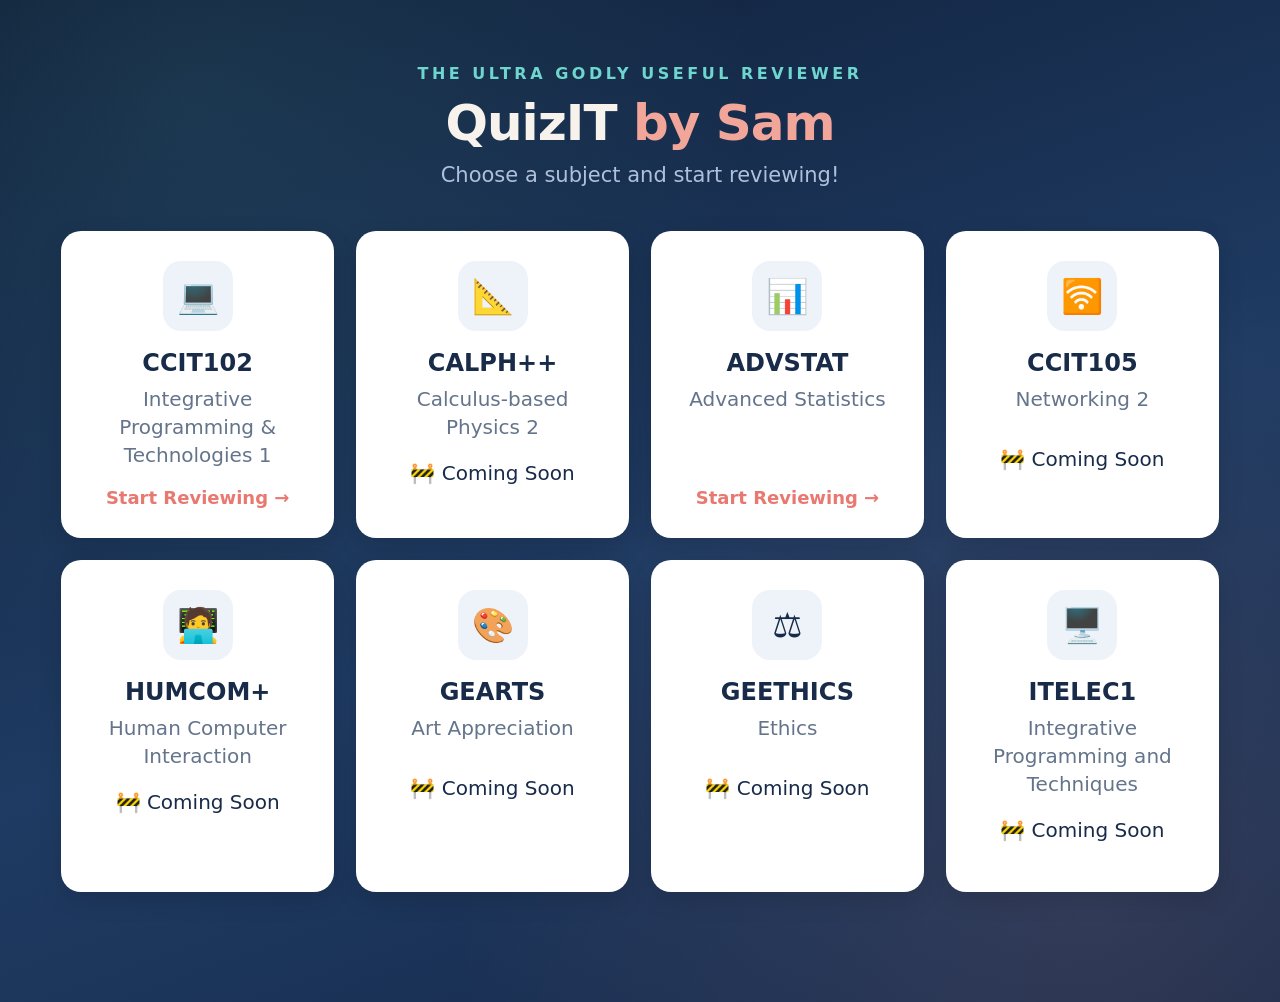
==== index.html @ baef6579 "Initial commit" ====
<!DOCTYPE html>
<html lang="en">
<head>
    <meta charset="UTF-8">
    <meta name="viewport" content="width=device-width, initial-scale=1.0">

    <title>QuizIT</title>

    <link rel="stylesheet" href="css/style.css">
</head>

<body>

<div id="app">

    <div class="hero">

        <div class="kicker">THE ULTRA GODLY USEFUL REVIEWER</div>

        <h1 class="title display">
            QuizIT <span>by Sam</span>
        </h1>

        <p class="subtitle">
            Choose a subject and start reviewing!
        </p>

        <div class="subjects-grid">

            <!-- CCIT102 -->
            <a href="subjects/ccit102.html" class="subject-card">
                <div class="subject-icon">💻</div>
                <div class="subject-code">CCIT102</div>
                <div class="subject-name">Integrative Programming & Technologies 1</div>
                <span class="start-review">Start Reviewing →</span>
            </a>

            <!-- CALPH++ -->
            <a href="subjects/calphy.html" class="subject-card">
                <div class="subject-icon">📐</div>
                <div class="subject-code">CALPH++</div>
                <div class="subject-name">Calculus-based Physics 2</div>
                <p>🚧 Coming Soon</p>
            </a>

            <!-- ADVSTAT -->
            <a href="subjects/advstat.html" class="subject-card">
                <div class="subject-icon">📊</div>
                <div class="subject-code">ADVSTAT</div>
                <div class="subject-name">Advanced Statistics</div>
                <span class="start-review">Start Reviewing →</span>
            </a>

            <!-- CCIT105 -->
            <a href="subjects/ccit105.html" class="subject-card">
                <div class="subject-icon">🛜</div>
                <div class="subject-code">CCIT105</div>
                <div class="subject-name">Networking 2</div>
                <p>🚧 Coming Soon</p>
            </a>

            <!-- HUMCOM+ -->
            <a href="subjects/humcom.html" class="subject-card">
                <div class="subject-icon">🧑‍💻</div>
                <div class="subject-code">HUMCOM+</div>
                <div class="subject-name">Human Computer Interaction</div>
                <p>🚧 Coming Soon</p>
            </a>

            <!-- GEARTS -->
            <a href="subjects/gearts.html" class="subject-card">
                <div class="subject-icon">🎨</div>
                <div class="subject-code">GEARTS</div>
                <div class="subject-name">Art Appreciation</div>
                <p>🚧 Coming Soon</p>
            </a>

             <!-- GEETHICS -->
            <a href="subjects/geethics.html" class="subject-card">
                <div class="subject-icon">⚖️</div>
                <div class="subject-code">GEETHICS</div>
                <div class="subject-name">Ethics</div>
                <p>🚧 Coming Soon</p>
            </a>
            
            <!-- ITELEC1 -->
            <a href="subjects/itelec1.html" class="subject-card">
                <div class="subject-icon">🖥️</div>
                <div class="subject-code">ITELEC1</div>
                <div class="subject-name">Integrative Programming and Techniques</div>
                <p>🚧 Coming Soon</p>
            </a>

        </div>

    </div>

</div>

</body>
</html>
---- css/style.css ----
/* =========================================
   QUIZIT — SHARED STYLE
   Connect & Conquer Reviewer
   ========================================= */

:root {
    --navy-deep: #0F1F38;
    --navy: #1F3B63;
    --navy-panel: #26456F;
    --navy-panel-2: #2C4E7A;

    --coral: #F2A69A;
    --coral-dark: #D9806F;

    --teal: #6FD6CF;
    --teal-dark: #38A79E;

    --wrong: #E8607A;

    --cream: #F7F3EC;
    --muted: #AFC0DA;
    --gold: #F4C15E;

    --radius: 18px;

    font-size: 20px;
}


/* =========================================
   RESET
   ========================================= */

* {
    box-sizing: border-box;
}

html,
body {
    margin: 0;
    padding: 0;

    width: 100%;
    min-height: 100%;

    background:
        radial-gradient(
            circle at 15% 10%,
            rgba(111, 214, 207, 0.10),
            transparent 40%
        ),

        radial-gradient(
            circle at 85% 90%,
            rgba(242, 166, 154, 0.12),
            transparent 45%
        ),

        linear-gradient(
            160deg,
            var(--navy-deep) 0%,
            var(--navy) 55%,
            #16294a 100%
        );

    color: var(--cream);

    font-family:
        'Segoe UI',
        'Trebuchet MS',
        system-ui,
        -apple-system,
        sans-serif;

    overflow-x: hidden;
}


button,
a {
    font-family: inherit;
}


.display {
    font-family:
        'Arial Black',
        'Segoe UI Black',
        system-ui,
        sans-serif;

    letter-spacing: -0.02em;
}


/* =========================================
   MAIN APP
   ========================================= */

#app {
    width: 100%;
    max-width: none;

    min-height: 100vh;
    min-height: 100dvh;

    margin: 0;
    padding: 28px 4vw 60px;

    box-sizing: border-box;
}


/* =========================================
   HERO
   ========================================= */

.hero {
    text-align: center;

    padding:
        36px
        10px
        10px;
}


.kicker {
    font-size: 0.8rem;

    letter-spacing: 0.22em;

    text-transform: uppercase;

    color: var(--teal);

    font-weight: 700;

    margin-bottom: 14px;
}


.title {
    font-size: 2.5rem;

    line-height: 1.05;

    margin:
        0
        0
        10px;

    color: var(--cream);
}


.title span {
    color: var(--coral);
}


.subtitle {
    color: var(--muted);

    font-size: 1.05rem;

    max-width: 520px;

    margin:
        0
        auto
        30px;

    line-height: 1.5;
}


/* =========================================
   START CARD
   ========================================= */

.start-card {
    max-width: 560px;

    margin:
        30px
        auto;

    padding: 35px 28px;

    background: var(--navy-panel);

    border:
        1px solid
        rgba(255, 255, 255, 0.10);

    border-radius: var(--radius);

    box-shadow:
        0 15px 40px
        rgba(0, 0, 0, 0.20);
}


.start-icon {
    width: 75px;
    height: 75px;

    margin:
        0
        auto
        18px;

    border-radius: 20px;

    background: var(--navy-panel-2);

    display: flex;

    align-items: center;
    justify-content: center;

    font-size: 2.4rem;
}


.start-card h2 {
    margin:
        0
        0
        10px;

    font-size: 1.6rem;
}


.start-card p {
    color: var(--muted);

    line-height: 1.5;

    margin:
        0
        0
        25px;
}


/* =========================================
   BUTTONS
   ========================================= */

.btn {
    border: none;

    cursor: pointer;

    font-family: inherit;

    font-weight: 800;

    border-radius: 14px;

    transition:
        transform 0.12s ease,
        box-shadow 0.12s ease,
        background 0.2s ease;

    text-decoration: none;

    display: inline-block;
}


.btn:active {
    transform: scale(0.97);
}


.btn-primary {
    background:
        linear-gradient(
            135deg,
            var(--coral),
            var(--coral-dark)
        );

    color: #2A1712;

    padding:
        16px
        40px;

    font-size: 1.05rem;

    box-shadow:
        0 8px 22px
        rgba(217, 128, 111, 0.35);

    margin:
        0
        auto;
}


.btn-primary:hover {
    box-shadow:
        0 10px 26px
        rgba(217, 128, 111, 0.5);

    transform: translateY(-2px);
}


.btn-ghost {
    background: transparent;

    color: var(--muted);

    border:
        1px solid
        rgba(255, 255, 255, 0.18);

    padding:
        10px
        22px;

    font-size: 0.9rem;

    margin-top: 12px;
}


.btn-ghost:hover {
    color: var(--cream);

    border-color: var(--teal);
}


/* =========================================
   QUIZ TOP
   ========================================= */

.quiz-container {
    width: 100%;
}


.quiz-top {
    display: flex;

    justify-content: space-between;

    align-items: center;

    margin-bottom: 15px;
}


.back-link {
    color: var(--muted);

    text-decoration: none;

    font-size: 0.85rem;
}


.back-link:hover {
    color: var(--teal);
}


.subject-label {
    color: var(--teal);

    font-weight: 800;

    letter-spacing: 0.08em;
}


/* =========================================
   TIMER
   ========================================= */

.timer {
    min-width: 52px;

    padding:
        8px
        12px;

    text-align: center;

    border-radius: 999px;

    background:
        rgba(255, 255, 255, 0.08);

    border:
        1px solid
        rgba(255, 255, 255, 0.14);

    color: var(--cream);

    font-weight: 800;
}


/* =========================================
   PROGRESS BAR
   ========================================= */

.progress {
    height: 8px;

    width: 100%;

    background:
        rgba(255, 255, 255, 0.12);

    border-radius: 999px;

    overflow: hidden;

    margin-bottom: 20px;
}


.progress-fill {
    height: 100%;

    width: 0%;

    background:
        linear-gradient(
            90deg,
            var(--teal),
            var(--coral)
        );

    transition:
        width 0.4s ease;
}


/* =========================================
   QUESTION INFO
   ========================================= */

.question-info {
    display: flex;

    justify-content: space-between;

    align-items: center;

    gap: 10px;

    margin-bottom: 15px;

    flex-wrap: wrap;

    color: var(--muted);

    font-size: 0.85rem;
}


#scoreDisplay {
    color: var(--gold);

    font-weight: 800;
}


#streakDisplay {
    color: var(--coral);

    font-weight: 800;
}


/* =========================================
   TOPIC PILL
   ========================================= */

.pill {
    display: inline-flex;

    align-items: center;

    gap: 6px;

    background:
        rgba(255, 255, 255, 0.08);

    border:
        1px solid
        rgba(255, 255, 255, 0.14);

    padding:
        6px
        14px;

    border-radius: 999px;

    font-size: 0.85rem;

    font-weight: 600;

    color: var(--muted);
}


/* =========================================
   QUESTION
   ========================================= */

.question {
    background: var(--navy-panel);

    border:
        1px solid
        rgba(255, 255, 255, 0.10);

    border-radius: var(--radius);

    padding:
        26px;

    font-size: 1.3rem;

    font-weight: 700;

    line-height: 1.4;

    text-align: center;

    margin:
        15px
        0
        22px;

    min-height: 120px;

    display: flex;

    align-items: center;
    justify-content: center;
}


/* =========================================
   ANSWERS
   ========================================= */

.answers {
    display: grid;

    grid-template-columns:
        1fr
        1fr;

    gap: 14px;
}


.answer {
    display: flex;

    align-items: center;

    gap: 12px;

    padding:
        16px;

    border-radius: 16px;

    border: none;

    cursor: pointer;

    font-family: inherit;

    font-size: 1rem;

    font-weight: 700;

    text-align: left;

    color: #1C1006;

    transition:
        transform 0.12s ease,
        filter 0.12s ease,
        opacity 0.3s ease;

    min-height: 70px;
}


.answer:hover {
    filter: brightness(1.08);

    transform: translateY(-2px);
}


.answer:disabled {
    cursor: default;
}


.a-shape {
    width: 30px;

    height: 30px;

    flex-shrink: 0;

    display: flex;

    align-items: center;

    justify-content: center;

    border-radius: 8px;
}


.answer:nth-child(1) {
    background: #F2A69A;
}


.answer:nth-child(2) {
    background: #6FD6CF;
}


.answer:nth-child(3) {
    background: #F4C15E;
}


.answer:nth-child(4) {
    background: #B79CF2;
}


/* =========================================
   ANSWER STATES
   ========================================= */

.answer.correct-answer {
    background:
        #4CD98A !important;

    color: #083019;

    box-shadow:
        0 0 0 3px
        rgba(76, 217, 138, 0.5);
}


.answer.wrong-answer {
    background:
        var(--wrong) !important;

    color: #3A0812;

    box-shadow:
        0 0 0 3px
        rgba(232, 96, 122, 0.5);

    animation:
        shake 0.4s ease;
}


.answer.dim {
    opacity: 0.35;
}


@keyframes shake {

    0%,
    100% {
        transform: translateX(0);
    }

    20% {
        transform: translateX(-6px);
    }

    40% {
        transform: translateX(6px);
    }

    60% {
        transform: translateX(-4px);
    }

    80% {
        transform: translateX(4px);
    }
}


/* =========================================
   FEEDBACK
   ========================================= */

.feedback-banner {
    margin-top: 18px;

    text-align: center;

    font-weight: 800;

    font-size: 1.05rem;

    padding: 14px;

    border-radius: 14px;

    animation:
        pop 0.3s ease;
}


@keyframes pop {

    from {
        transform: scale(0.9);

        opacity: 0;
    }

    to {
        transform: scale(1);

        opacity: 1;
    }
}


.feedback-banner.good {
    background:
        rgba(76, 217, 138, 0.16);

    color: #8FF0B8;

    border:
        1px solid
        rgba(76, 217, 138, 0.4);
}


.feedback-banner.bad {
    background:
        rgba(232, 96, 122, 0.16);

    color: #FFB3C1;

    border:
        1px solid
        rgba(232, 96, 122, 0.4);
}


/* =========================================
   EXPLANATION
   ========================================= */

#explanation {
    margin-top: 12px;

    text-align: center;

    color: var(--muted);

    font-size: 0.92rem;

    line-height: 1.5;

    padding:
        0
        15px;
}


/* =========================================
   NEXT BUTTON
   ========================================= */

#nextBtn {
    margin-top: 20px;
}


/* =========================================
   RESULTS
   ========================================= */

.result-card {
    max-width: 620px;

    margin:
        25px
        auto;

    padding: 35px 25px;

    background: var(--navy-panel);

    border:
        1px solid
        rgba(255, 255, 255, 0.10);

    border-radius: var(--radius);

    box-shadow:
        0 15px 40px
        rgba(0, 0, 0, 0.20);
}


.result-icon {
    font-size: 4rem;

    margin-bottom: 10px;
}


.result-card h2 {
    margin:
        0
        0
        15px;
}


.final-score {
    font-size: 3.2rem;

    font-weight: 900;

    margin:
        6px
        0
        2px;

    color: var(--cream);
}


.final-score small {
    font-size: 1rem;

    color: var(--muted);
}


.result-stats {
    display: flex;

    justify-content: center;

    gap: 14px;

    flex-wrap: wrap;

    margin:
        25px
        0
        30px;
}


.result-stats > div {
    background: var(--navy-panel-2);

    border:
        1px solid
        rgba(255, 255, 255, 0.10);

    border-radius: 14px;

    padding:
        14px
        22px;

    min-width: 110px;
}


.result-stats strong {
    display: block;

    font-size: 1.5rem;

    color: var(--teal);
}


.result-stats span {
    display: block;

    font-size: 0.75rem;

    color: var(--muted);

    text-transform: uppercase;

    letter-spacing: 0.08em;

    margin-top: 4px;
}


/* =========================================
   RESPONSIVE
   ========================================= */

@media (max-width: 700px) {

    .title {
        font-size: 2rem;
    }

    .question {
        font-size: 1.1rem;

        padding: 20px;
    }

    .answers {
        grid-template-columns: 1fr;
    }

    .start-card {
        padding:
            28px
            18px;
    }

}


@media (max-width: 480px) {

    #app {
        padding:
            14px
            12px
            40px;
    }

    .hero {
        padding-top: 25px;
    }

    .title {
        font-size: 1.8rem;
    }

    .subtitle {
        font-size: 0.95rem;
    }

    .question-info {
        font-size: 0.75rem;
    }

    .answer {
        font-size: 0.9rem;

        padding: 13px;
    }

}


/* =========================================
   SCROLLBAR
   ========================================= */

::-webkit-scrollbar {
    width: 8px;
}


::-webkit-scrollbar-thumb {
    background:
        rgba(255, 255, 255, 0.2);

    border-radius: 8px;
}


/* =========================================
   SUBJECT CARDS
   ========================================= */

.subjects-grid {
    width: 100%;
    max-width: 1200px;

    margin: 40px auto;

    display: grid;

    grid-template-columns:
        repeat(4, minmax(0, 1fr));

    gap: 22px;
}


/* Individual Card */

.subject-card {
    display: flex;
    flex-direction: column;
    align-items: center;
    justify-content: flex-start;

    min-height: 220px;
    padding: 28px 20px;

    background: #ffffff;
    border-radius: 20px;

    text-decoration: none;
    color: #182b49;

    border: 2px solid rgba(255, 255, 255, 0.8);

    box-shadow: 0 8px 25px rgba(0, 0, 0, 0.12);

    transition:
        transform 0.25s ease,
        box-shadow 0.25s ease,
        border-color 0.25s ease;
}


/* Hover */

.subject-card:hover {
    transform: translateY(-8px);

    box-shadow:
        0 15px 35px rgba(0, 0, 0, 0.20);

    border-color: #ff9f91;
}


/* Icon */

.subject-icon {
    width: 70px;
    height: 70px;

    display: flex;
    align-items: center;
    justify-content: center;

    font-size: 34px;

    background: #eef3fa;
    border-radius: 18px;

    margin-bottom: 18px;

    transition: transform 0.25s ease;
}


.subject-card:hover .subject-icon {
    transform: scale(1.1) rotate(-3deg);
}


/* Subject Code */

.subject-code {
    font-size: 24px;
    font-weight: 800;

    color: #182b49;

    margin-bottom: 8px;
}


/* Subject Name */

.subject-name {
    font-size: 20px;
    line-height: 1.4;

    text-align: center;

    color: #64748b;

    min-height: 42px;
}


/* Start Reviewing */

.start-review {
    margin-top: auto;
    padding-top: 18px;

    font-size: 18px;
    font-weight: 700;

    color: #e97870;

    transition: color 0.2s ease;
}


.subject-card:hover .start-review {
    color: #d85d56;
}


/* =========================================
   RESPONSIVE
   ========================================= */

/* Tablet */

@media (max-width: 900px) {

    .subjects-grid {
        grid-template-columns: repeat(2, 1fr);
    }

}


/* Phone */

@media (max-width: 1000px) {

    .subjects-grid {
        grid-template-columns: repeat(2, 1fr);
    }

}

@media (max-width: 550px) {

    .subjects-grid {
        grid-template-columns: 1fr;
    }

}


/* =========================================================
   FULL-SCREEN START / HOMEPAGE
   ========================================================= */

#startScreen {
    width: 100%;
    min-height: calc(100vh - 88px);
    min-height: calc(100dvh - 88px);

    display: flex;
    align-items: center;
    justify-content: center;

    box-sizing: border-box;
}

#startScreen .hero {
    width: 100%;
    max-width: 1200px;

    margin: 0 auto;

    text-align: center;
}


/* =========================================================
   FULL-SCREEN RESULTS
   ========================================================= */

#resultScreen {
    width: 100%;
    min-height: calc(100vh - 88px);
    min-height: calc(100dvh - 88px);

    display: flex;
    align-items: center;
    justify-content: center;

    box-sizing: border-box;
}

#resultScreen .hero {
    width: 100%;
    max-width: 900px;

    margin: 0 auto;

    text-align: center;
}

#resultScreen .result-card {
    width: 100%;
    box-sizing: border-box;

    margin: 30px auto 0;
}

/* =========================================================
   QUESTION REVIEW
   ========================================================= */

.review-wrap {
    width: 100%;
    margin: 35px auto 30px;
}


/* Review heading */

.review-heading {
    color: var(--cream);

    font-size: 1.4rem;

    font-weight: 900;

    text-align: center;

    margin-bottom: 6px;
}


.review-subtitle {
    color: var(--muted);

    font-size: 0.9rem;

    text-align: center;

    margin:
        0
        0
        20px;
}


/* Review list */

.review-list {
    width: 100%;

    max-height: 600px;

    overflow-y: auto;

    padding:
        5px
        10px
        5px
        5px;

    text-align: left;
}


/* Individual question */

.review-item {
    background:
        var(--navy-panel);

    border-radius: 16px;

    padding: 18px 20px;

    margin-bottom: 12px;

    border:
        1px solid
        rgba(255,255,255,0.08);

    transition:
        transform 0.15s ease,
        border-color 0.15s ease;
}


.review-item:hover {
    transform: translateY(-2px);
}


/* Correct question */

.review-item.review-correct {
    border-left:
        5px solid
        #4CD98A;
}


/* Wrong question */

.review-item.review-wrong {
    border-left:
        5px solid
        var(--wrong);
}


/* Question number */

.review-number {
    color: var(--teal);

    font-size: 0.75rem;

    font-weight: 800;

    text-transform: uppercase;

    letter-spacing: 0.08em;

    margin-bottom: 7px;
}


/* Question text */

.review-item .rq {
    color: var(--cream);

    font-size: 1rem;

    font-weight: 700;

    line-height: 1.5;

    margin-bottom: 12px;
}


/* Correct / incorrect */

.review-status {
    font-size: 0.85rem;

    font-weight: 800;

    margin-bottom: 12px;
}


/* Answer rows */

.review-answer {
    color: var(--muted);

    font-size: 0.88rem;

    line-height: 1.5;

    margin-top: 7px;
}


.review-answer strong {
    color: var(--cream);
}


/* Correct answer */

.correct-text {
    color: #8FF0B8;

    font-weight: 800;
}


/* Student's wrong answer */

.wrong-answer-text {
    color: #FFB3C1;
}


/* Explanation */

.review-explanation {
    margin-top: 14px;

    padding:
        12px
        14px;

    background:
        rgba(111,214,207,0.08);

    border:
        1px solid
        rgba(111,214,207,0.18);

    border-radius: 12px;

    color: var(--muted);

    font-size: 0.88rem;

    line-height: 1.6;
}


.review-explanation strong {
    color: var(--teal);

    display: block;

    margin-bottom: 4px;
}


/* Correct confirmation */

.review-correct-note {
    color: #8FF0B8;

    font-size: 0.85rem;

    font-weight: 700;

    margin-top: 10px;
}


/* =========================================================
   REVIEW MOBILE
   ========================================================= */

@media (max-width: 600px) {

    .review-wrap {
        margin-top: 25px;
    }

    .review-list {
        max-height: 500px;

        padding-right: 3px;
    }

    .review-item {
        padding: 15px;
    }

    .review-item .rq {
        font-size: 0.92rem;
    }

}

/* =========================================================
   ANSWER EXPLANATION
   ========================================================= */

.feedback-title {
    font-size: 1.1rem;
    font-weight: 900;

    margin-bottom: 12px;
}


.answer-explanation {
    margin-top: 12px;

    padding: 15px 18px;

    background:
        rgba(255, 255, 255, 0.07);

    border-radius: 12px;

    text-align: left;

    font-size: 0.92rem;

    line-height: 1.6;
}


.answer-explanation strong {
    display: block;

    color: var(--teal);

    margin-bottom: 5px;
}


.answer-explanation p {
    margin:
        0 0 14px;

    color: var(--cream);
}


.answer-explanation p:last-child {
    margin-bottom: 0;
}


.correct-answer-text {
    color: #8FF0B8 !important;

    font-weight: 800;
}

/* =========================================================
   COMPLETE QUESTION REVIEW
   ========================================================= */

.review-wrap {
    width: 100%;

    margin:
        30px auto;
}


.review-heading {
    color: var(--cream);

    font-size: 1.4rem;

    font-weight: 900;

    text-align: center;

    margin-bottom: 5px;
}


.review-subtitle {
    color: var(--muted);

    text-align: center;

    margin-bottom: 20px;
}


.review-list {

    width: 100%;

    max-height: 650px;

    overflow-y: auto;

    text-align: left;

    padding-right: 8px;
}


.review-item {

    background:
        var(--navy-panel);

    border-radius: 15px;

    padding: 18px 20px;

    margin-bottom: 12px;

    border:
        1px solid
        rgba(255,255,255,0.08);
}


.review-correct {

    border-left:
        5px solid
        #4CD98A;
}


.review-wrong {

    border-left:
        5px solid
        var(--wrong);
}


.review-number {

    color: var(--teal);

    font-size: 0.75rem;

    font-weight: 800;

    text-transform: uppercase;

    margin-bottom: 7px;
}


.review-item .rq {

    color: var(--cream);

    font-weight: 700;

    line-height: 1.5;

    margin-bottom: 12px;
}


.review-status {

    font-weight: 800;

    margin-bottom: 10px;
}


.correct-status {

    color: #8FF0B8;
}


.wrong-status {

    color: #FFB3C1;
}


.review-answer {

    color: var(--muted);

    font-size: 0.9rem;

    margin-top: 7px;

    line-height: 1.5;
}


.review-answer strong {

    color: var(--cream);
}


.correct-text {

    color: #8FF0B8;

    font-weight: 800;
}


.your-answer {

    color: #FFB3C1;

    font-weight: 700;
}


.review-explanation {

    margin-top: 14px;

    padding: 13px 15px;

    background:
        rgba(111,214,207,0.08);

    border:
        1px solid
        rgba(111,214,207,0.18);

    border-radius: 12px;

    color: var(--muted);

    line-height: 1.6;
}


.review-explanation strong {

    display: block;

    color: var(--teal);

    margin-bottom: 5px;
}


.review-explanation p {

    margin: 0;
}
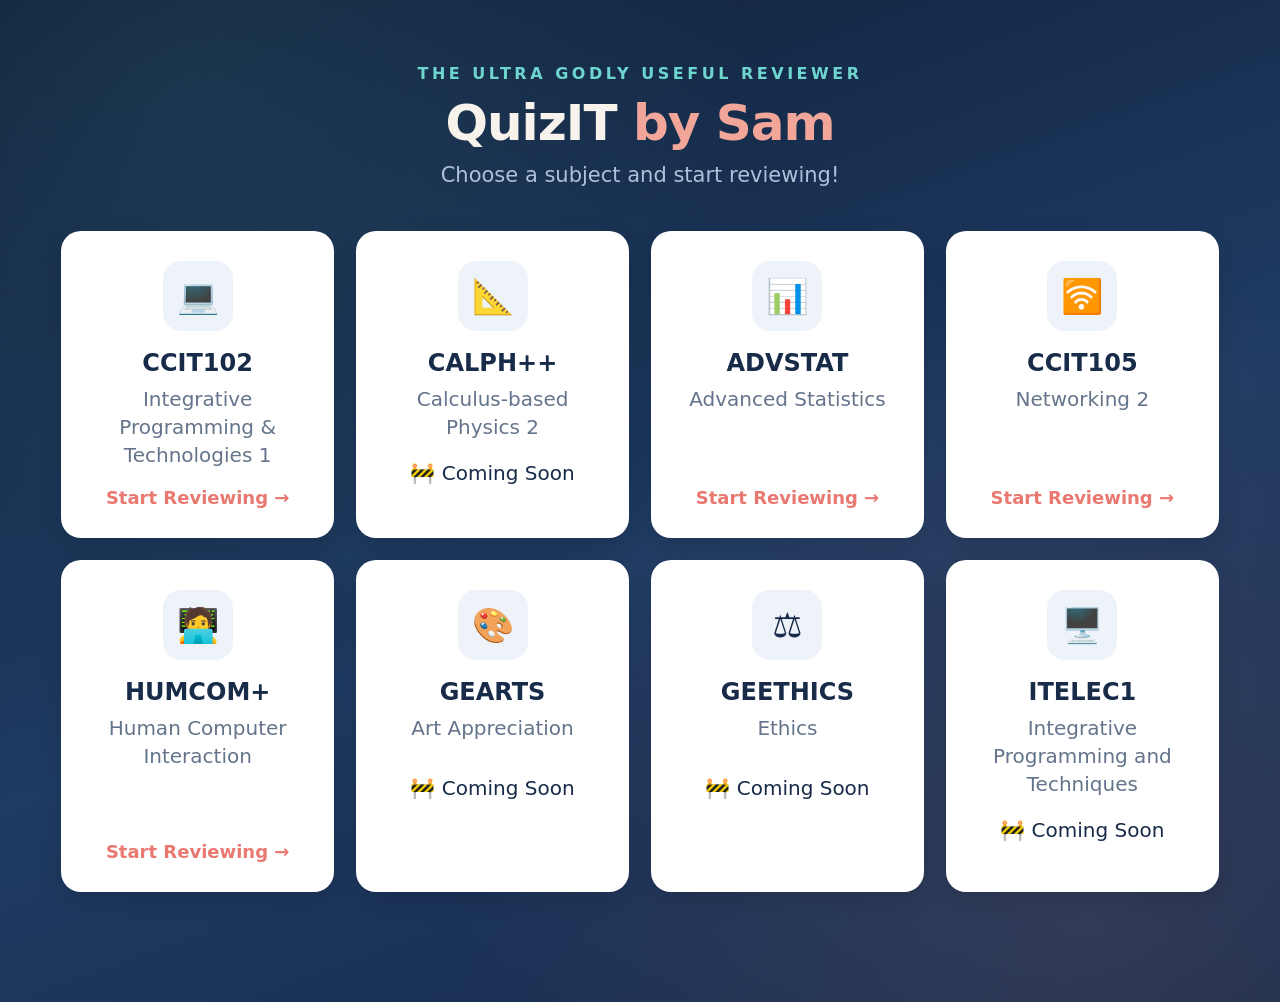
==== commit eb9cc2bb: "Added CCIT105 and HUMCOM+ prelim reviewer" ====
--- a/index.html
+++ b/index.html
@@ -56,7 +56,7 @@
                 <div class="subject-icon">🛜</div>
                 <div class="subject-code">CCIT105</div>
                 <div class="subject-name">Networking 2</div>
-                <p>🚧 Coming Soon</p>
+                <span class="start-review">Start Reviewing →</span>
             </a>
 
             <!-- HUMCOM+ -->
@@ -64,7 +64,7 @@
                 <div class="subject-icon">🧑‍💻</div>
                 <div class="subject-code">HUMCOM+</div>
                 <div class="subject-name">Human Computer Interaction</div>
-                <p>🚧 Coming Soon</p>
+                <span class="start-review">Start Reviewing →</span>
             </a>
 
             <!-- GEARTS -->
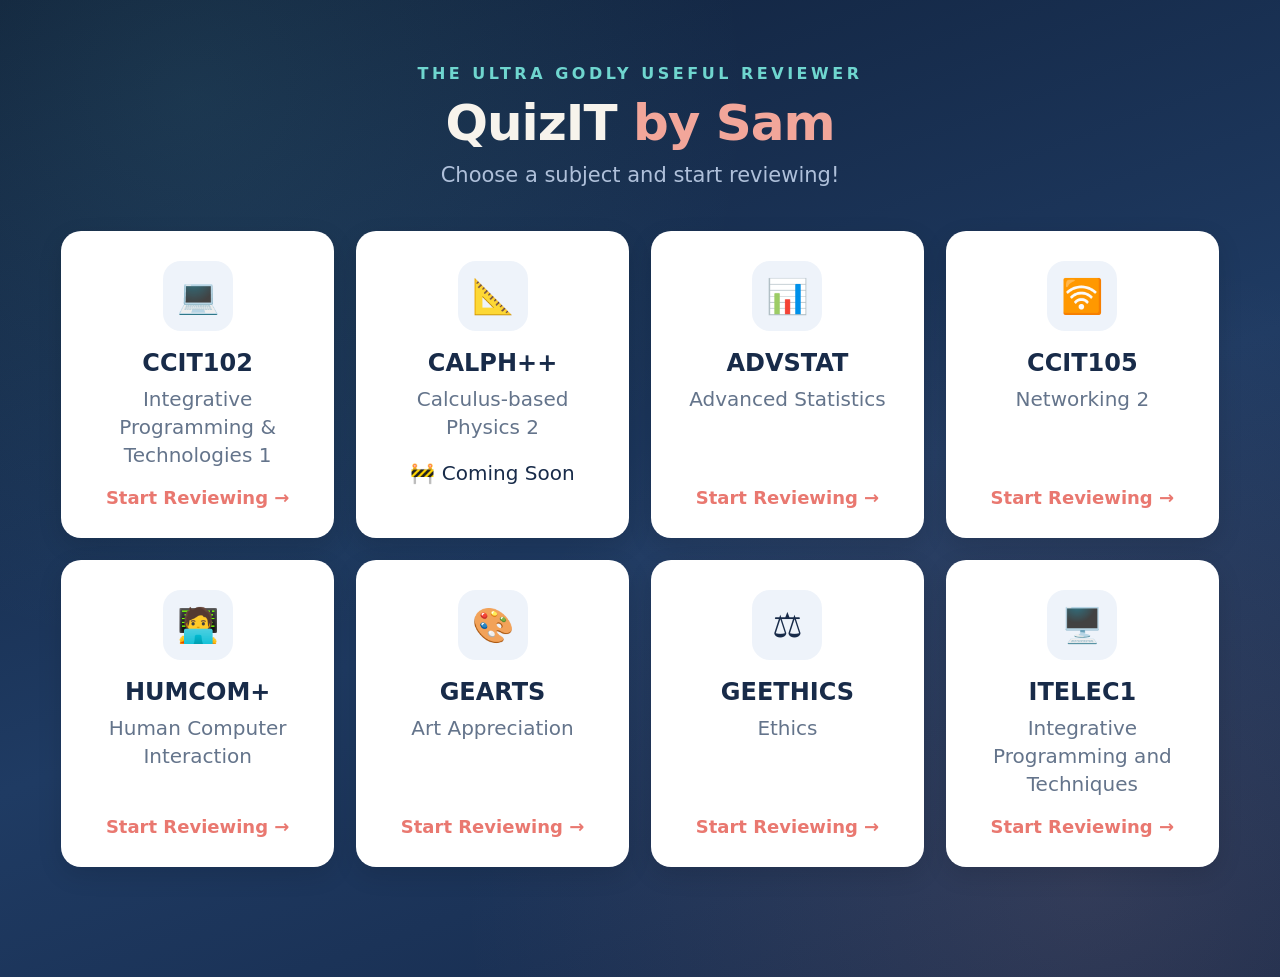
==== commit 719e928b: "added geethics and gearts reviewers and quiz" ====
--- a/index.html
+++ b/index.html
@@ -72,7 +72,7 @@
                 <div class="subject-icon">🎨</div>
                 <div class="subject-code">GEARTS</div>
                 <div class="subject-name">Art Appreciation</div>
-                <p>🚧 Coming Soon</p>
+                <span class="start-review">Start Reviewing →</span>
             </a>
 
              <!-- GEETHICS -->
@@ -80,7 +80,7 @@
                 <div class="subject-icon">⚖️</div>
                 <div class="subject-code">GEETHICS</div>
                 <div class="subject-name">Ethics</div>
-                <p>🚧 Coming Soon</p>
+                <span class="start-review">Start Reviewing →</span>
             </a>
             
             <!-- ITELEC1 -->
@@ -88,7 +88,7 @@
                 <div class="subject-icon">🖥️</div>
                 <div class="subject-code">ITELEC1</div>
                 <div class="subject-name">Integrative Programming and Techniques</div>
-                <p>🚧 Coming Soon</p>
+                <span class="start-review">Start Reviewing →</span>
             </a>
 
         </div>
--- a/css/style.css
+++ b/css/style.css
@@ -1735,4 +1735,126 @@
 .review-explanation p {
 
     margin: 0;
-}+}
+
+/* =========================================================
+   QuizIT — Mode Selection
+========================================================= */
+
+.mode-card {
+    width: min(92%, 720px);
+    margin: 30px auto 0;
+    display: flex;
+    flex-direction: column;
+    gap: 16px;
+}
+
+.mode-option {
+    width: 100%;
+    display: flex;
+    align-items: center;
+    gap: 18px;
+    padding: 22px;
+    border: 1px solid rgba(255,255,255,0.12);
+    border-radius: 18px;
+    background: rgba(255,255,255,0.05);
+    color: inherit;
+    text-align: left;
+    cursor: pointer;
+    transition: transform 0.2s ease,
+                background 0.2s ease;
+}
+
+.mode-option:hover {
+    transform: translateY(-2px);
+    background: rgba(255,255,255,0.09);
+}
+
+.mode-icon {
+    font-size: 32px;
+    min-width: 45px;
+    text-align: center;
+}
+
+.mode-text {
+    flex: 1;
+}
+
+.mode-text h3 {
+    margin: 0 0 5px;
+}
+
+.mode-text p {
+    margin: 0;
+    opacity: 0.75;
+}
+
+.mode-arrow {
+    font-size: 24px;
+}
+
+
+/* =========================================================
+   QuizIT — PDF Reviewer
+========================================================= */
+
+.reviewer-container {
+    width: 100%;
+    min-height: 100vh;
+    padding: 20px;
+    box-sizing: border-box;
+}
+
+.reviewer-top {
+    width: min(1200px, 100%);
+    margin: 0 auto 18px;
+    display: flex;
+    align-items: center;
+    justify-content: space-between;
+    gap: 15px;
+}
+
+.reviewer-pdf-wrap {
+    width: min(1200px, 100%);
+    height: calc(100vh - 120px);
+    min-height: 600px;
+    margin: 0 auto;
+    overflow: hidden;
+    border-radius: 14px;
+    background: #fff;
+}
+
+.reviewer-pdf {
+    width: 100%;
+    height: 100%;
+    border: none;
+    display: block;
+}
+
+
+/* =========================================================
+   MOBILE
+========================================================= */
+
+@media (max-width: 600px) {
+
+    .reviewer-container {
+        padding: 12px;
+    }
+
+    .reviewer-top {
+        flex-direction: column;
+        align-items: stretch;
+    }
+
+    .reviewer-pdf-wrap {
+        height: calc(100vh - 150px);
+        min-height: 500px;
+    }
+
+    .mode-option {
+        padding: 18px;
+    }
+
+}
+
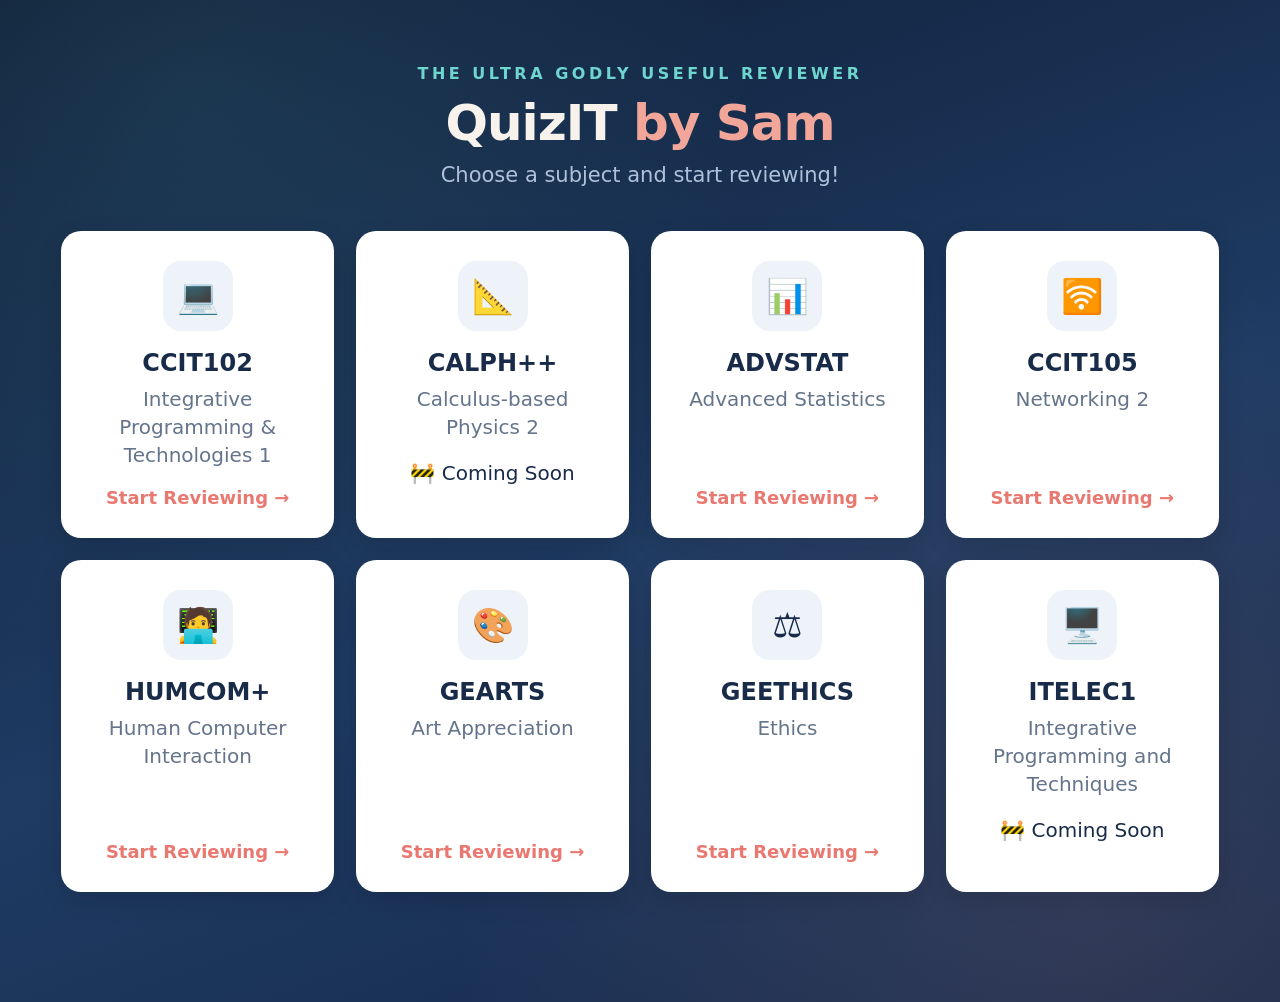
==== commit 3a892734: "added mode selection and reviewers" ====
--- a/index.html
+++ b/index.html
@@ -88,7 +88,7 @@
                 <div class="subject-icon">🖥️</div>
                 <div class="subject-code">ITELEC1</div>
                 <div class="subject-name">Integrative Programming and Techniques</div>
-                <span class="start-review">Start Reviewing →</span>
+                <p>🚧 Coming Soon</p>
             </a>
 
         </div>
--- a/css/style.css
+++ b/css/style.css
@@ -1738,123 +1738,254 @@
 }
 
 /* =========================================================
-   QuizIT — Mode Selection
+   QuizIT — MODE SELECTION
+   Matches the Subject Cards
 ========================================================= */
 
+
+.mode-grid {
+
+    width: 100%;
+
+    max-width: 900px;
+
+    margin:
+        40px auto 25px;
+
+    display: grid;
+
+    grid-template-columns:
+        repeat(2, minmax(0, 1fr));
+
+    gap: 22px;
+}
+
+
+/* =========================================================
+   MODE CARD
+========================================================= */
+
 .mode-card {
-    width: min(92%, 720px);
-    margin: 30px auto 0;
+
     display: flex;
+
     flex-direction: column;
-    gap: 16px;
-}
-
-.mode-option {
-    width: 100%;
+
+    align-items: center;
+
+    justify-content: flex-start;
+
+    min-height: 260px;
+
+    padding: 28px 20px;
+
+    background: #ffffff;
+
+    border-radius: 20px;
+
+    color: #182b49;
+
+    border:
+        2px solid
+        rgba(255, 255, 255, 0.8);
+
+    box-shadow:
+        0 8px 25px
+        rgba(0, 0, 0, 0.12);
+
+    cursor: pointer;
+
+    font-family: inherit;
+
+    text-align: center;
+
+    transition:
+        transform 0.25s ease,
+        box-shadow 0.25s ease,
+        border-color 0.25s ease;
+}
+
+
+.mode-card:hover {
+
+    transform:
+        translateY(-8px);
+
+    box-shadow:
+        0 15px 35px
+        rgba(0, 0, 0, 0.20);
+
+    border-color:
+        #ff9f91;
+}
+
+
+/* =========================================================
+   ICON
+========================================================= */
+
+.mode-icon {
+
+    width: 70px;
+
+    height: 70px;
+
     display: flex;
+
     align-items: center;
-    gap: 18px;
-    padding: 22px;
-    border: 1px solid rgba(255,255,255,0.12);
+
+    justify-content: center;
+
+    font-size: 34px;
+
+    background:
+        #eef3fa;
+
     border-radius: 18px;
-    background: rgba(255,255,255,0.05);
-    color: inherit;
-    text-align: left;
-    cursor: pointer;
-    transition: transform 0.2s ease,
-                background 0.2s ease;
-}
-
-.mode-option:hover {
-    transform: translateY(-2px);
-    background: rgba(255,255,255,0.09);
-}
-
-.mode-icon {
-    font-size: 32px;
-    min-width: 45px;
+
+    margin-bottom: 18px;
+
+    transition:
+        transform 0.25s ease;
+}
+
+
+.mode-card:hover .mode-icon {
+
+    transform:
+        scale(1.1)
+        rotate(-3deg);
+}
+
+
+/* =========================================================
+   MODE TITLE
+   Same size as Subject Code
+========================================================= */
+
+.mode-card h3 {
+
+    font-size: 24px;
+
+    font-weight: 800;
+
+    color:
+        #182b49;
+
+    margin:
+        0 0 8px;
+}
+
+
+/* =========================================================
+   DESCRIPTION
+   Same size as Subject Name
+========================================================= */
+
+.mode-card p {
+
+    font-size: 20px;
+
+    line-height: 1.4;
+
     text-align: center;
-}
-
-.mode-text {
-    flex: 1;
-}
-
-.mode-text h3 {
-    margin: 0 0 5px;
-}
-
-.mode-text p {
+
+    color:
+        #64748b;
+
     margin: 0;
-    opacity: 0.75;
-}
-
-.mode-arrow {
-    font-size: 24px;
+
+    min-height: 56px;
+
+    max-width: 300px;
 }
 
 
 /* =========================================================
-   QuizIT — PDF Reviewer
+   ACTION
+   Same size as Start Review
 ========================================================= */
 
-.reviewer-container {
-    width: 100%;
-    min-height: 100vh;
-    padding: 20px;
-    box-sizing: border-box;
-}
-
-.reviewer-top {
-    width: min(1200px, 100%);
-    margin: 0 auto 18px;
-    display: flex;
-    align-items: center;
-    justify-content: space-between;
-    gap: 15px;
-}
-
-.reviewer-pdf-wrap {
-    width: min(1200px, 100%);
-    height: calc(100vh - 120px);
-    min-height: 600px;
-    margin: 0 auto;
-    overflow: hidden;
-    border-radius: 14px;
-    background: #fff;
-}
-
-.reviewer-pdf {
-    width: 100%;
-    height: 100%;
-    border: none;
-    display: block;
+.mode-card span {
+
+    margin-top: auto;
+
+    padding-top: 18px;
+
+    font-size: 18px;
+
+    font-weight: 700;
+
+    color:
+        #e97870;
+}
+
+
+.mode-card:hover span {
+
+    color:
+        #d85d56;
 }
 
 
 /* =========================================================
-   MOBILE
+   BACK TO SUBJECTS
 ========================================================= */
 
+.mode-back {
+
+    display: inline-block;
+
+    margin-top: 5px;
+}
+
+
+/* =========================================================
+   MOBILE MODE CARDS
+========================================================= */
+
 @media (max-width: 600px) {
 
-    .reviewer-container {
-        padding: 12px;
-    }
-
-    .reviewer-top {
-        flex-direction: column;
-        align-items: stretch;
-    }
-
-    .reviewer-pdf-wrap {
-        height: calc(100vh - 150px);
-        min-height: 500px;
-    }
-
-    .mode-option {
-        padding: 18px;
-    }
-
-}
-
+    .mode-grid {
+
+        grid-template-columns:
+            1fr;
+
+        gap: 16px;
+
+        margin-top: 30px;
+
+    }
+
+
+    .mode-card {
+
+        min-height: 220px;
+
+        padding:
+            24px 18px;
+
+    }
+
+
+    .mode-card h3 {
+
+        font-size: 24px;
+
+    }
+
+
+    .mode-card p {
+
+        font-size: 20px;
+
+    }
+
+
+    .mode-card span {
+
+        font-size: 18px;
+
+    }
+
+}
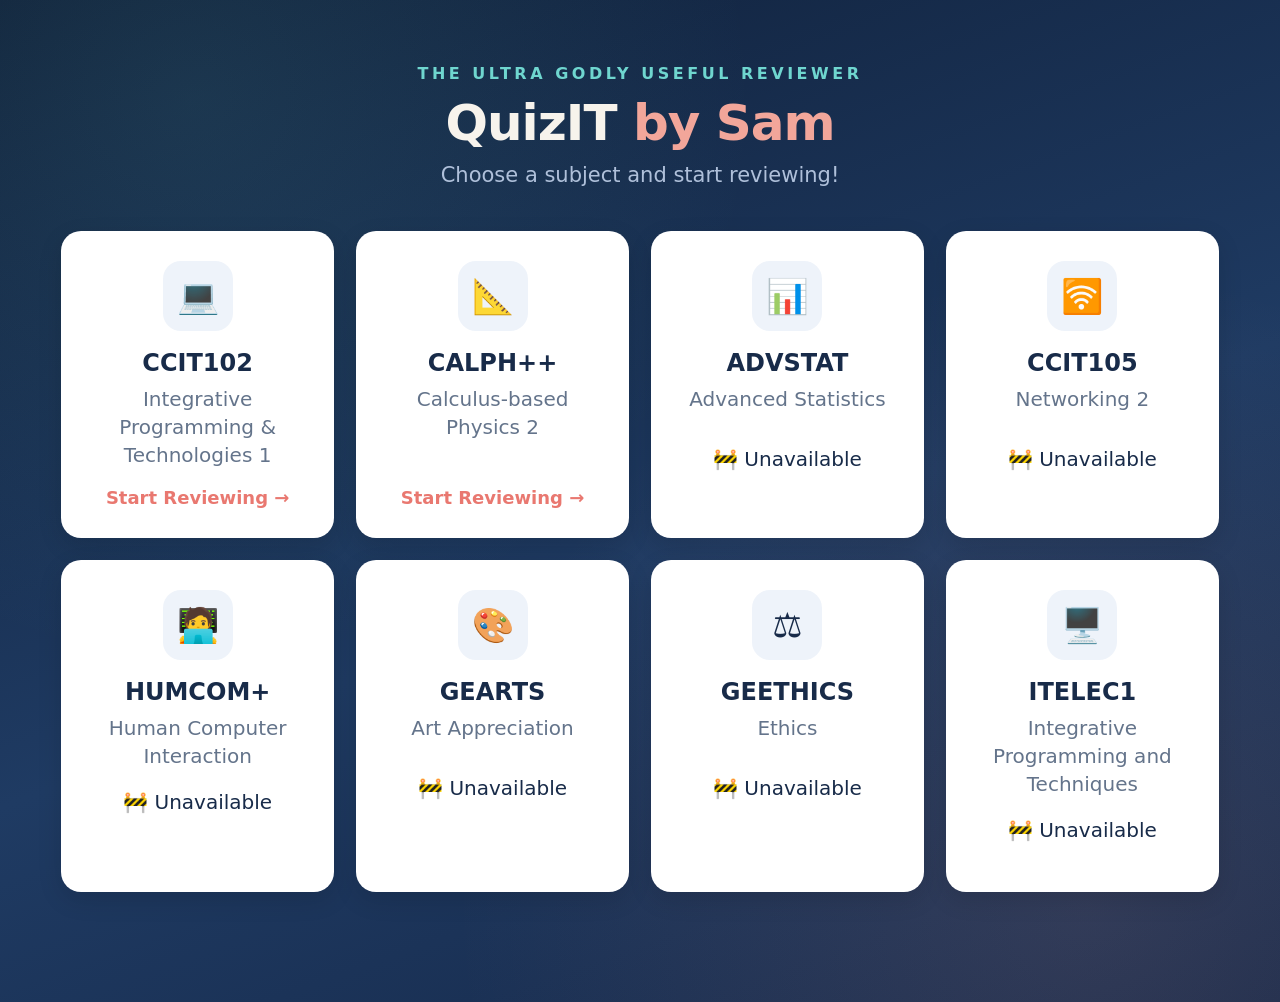
==== commit 42d10e3c: "Midterm updates" ====
--- a/index.html
+++ b/index.html
@@ -40,55 +40,55 @@
                 <div class="subject-icon">📐</div>
                 <div class="subject-code">CALPH++</div>
                 <div class="subject-name">Calculus-based Physics 2</div>
-                <p>🚧 Coming Soon</p>
+                <span class="start-review">Start Reviewing →</span>
             </a>
 
             <!-- ADVSTAT -->
-            <a href="subjects/advstat.html" class="subject-card">
+            <a href="subjects/unavailable.html" class="subject-card">
                 <div class="subject-icon">📊</div>
                 <div class="subject-code">ADVSTAT</div>
                 <div class="subject-name">Advanced Statistics</div>
-                <span class="start-review">Start Reviewing →</span>
+                <p>🚧 Unavailable</p>
             </a>
 
             <!-- CCIT105 -->
-            <a href="subjects/ccit105.html" class="subject-card">
+            <a href="subjects/unavailable.html" class="subject-card">
                 <div class="subject-icon">🛜</div>
                 <div class="subject-code">CCIT105</div>
                 <div class="subject-name">Networking 2</div>
-                <span class="start-review">Start Reviewing →</span>
+                <p>🚧 Unavailable</p>
             </a>
 
             <!-- HUMCOM+ -->
-            <a href="subjects/humcom.html" class="subject-card">
+            <a href="subjects/unavailable.html" class="subject-card">
                 <div class="subject-icon">🧑‍💻</div>
                 <div class="subject-code">HUMCOM+</div>
                 <div class="subject-name">Human Computer Interaction</div>
-                <span class="start-review">Start Reviewing →</span>
+                <p>🚧 Unavailable</p>
             </a>
 
             <!-- GEARTS -->
-            <a href="subjects/gearts.html" class="subject-card">
+            <a href="subjects/unavailable.html" class="subject-card">
                 <div class="subject-icon">🎨</div>
                 <div class="subject-code">GEARTS</div>
                 <div class="subject-name">Art Appreciation</div>
-                <span class="start-review">Start Reviewing →</span>
+                <p>🚧 Unavailable</p>
             </a>
 
              <!-- GEETHICS -->
-            <a href="subjects/geethics.html" class="subject-card">
+            <a href="subjects/unavailable.html" class="subject-card">
                 <div class="subject-icon">⚖️</div>
                 <div class="subject-code">GEETHICS</div>
                 <div class="subject-name">Ethics</div>
-                <span class="start-review">Start Reviewing →</span>
+                <p>🚧 Unavailable</p>
             </a>
             
             <!-- ITELEC1 -->
-            <a href="subjects/itelec1.html" class="subject-card">
+            <a href="subjects/unavailable.html" class="subject-card">
                 <div class="subject-icon">🖥️</div>
                 <div class="subject-code">ITELEC1</div>
                 <div class="subject-name">Integrative Programming and Techniques</div>
-                <p>🚧 Coming Soon</p>
+                <p>🚧 Unavailable</p>
             </a>
 
         </div>
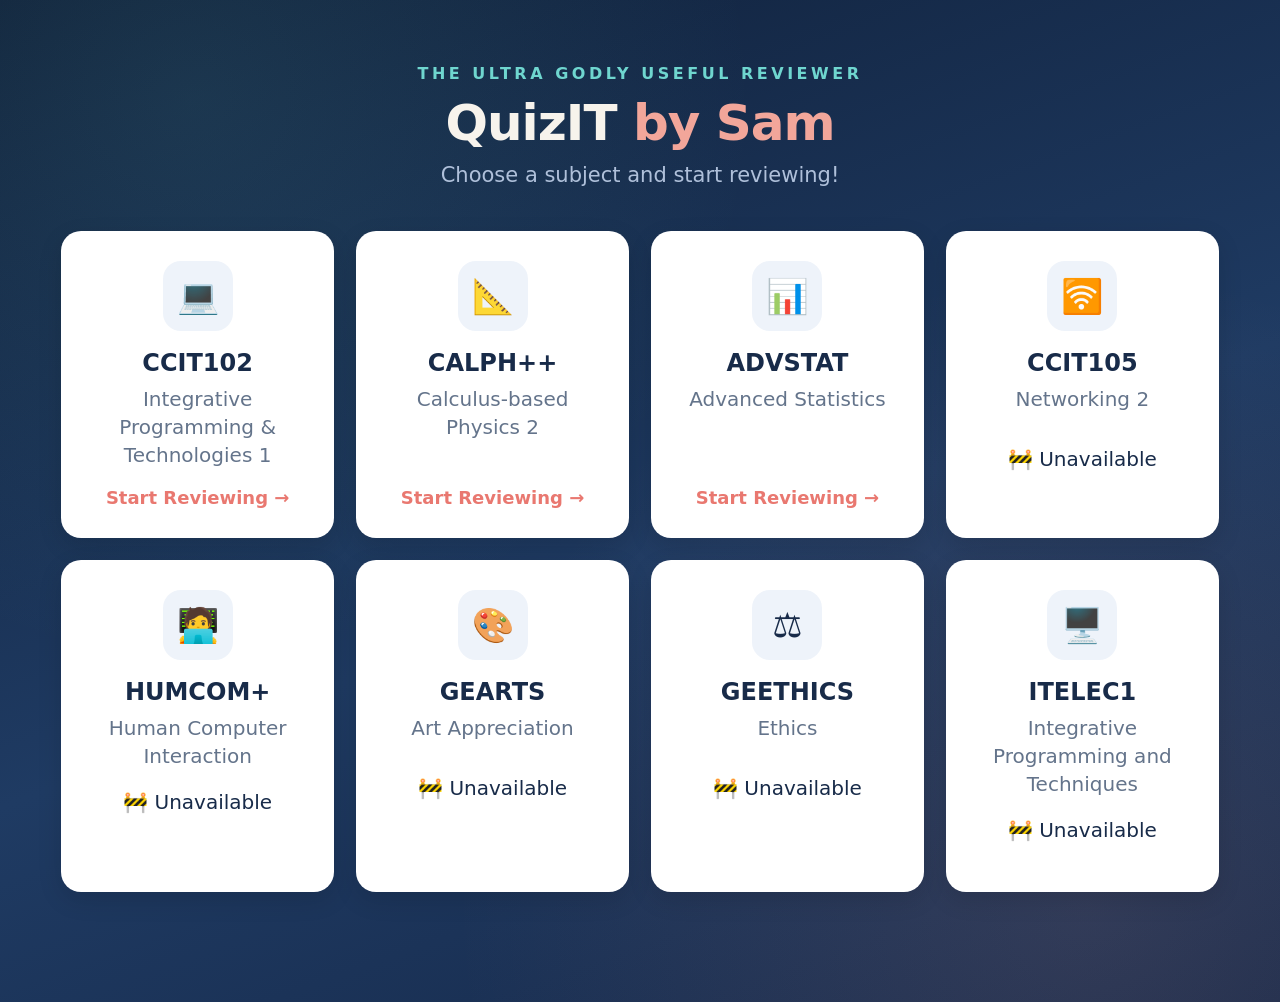
==== commit 92abd587: "Advstat and minor changes" ====
--- a/index.html
+++ b/index.html
@@ -44,11 +44,11 @@
             </a>
 
             <!-- ADVSTAT -->
-            <a href="subjects/unavailable.html" class="subject-card">
+            <a href="subjects/advstat.html" class="subject-card">
                 <div class="subject-icon">📊</div>
                 <div class="subject-code">ADVSTAT</div>
                 <div class="subject-name">Advanced Statistics</div>
-                <p>🚧 Unavailable</p>
+                <span class="start-review">Start Reviewing →</span>
             </a>
 
             <!-- CCIT105 -->
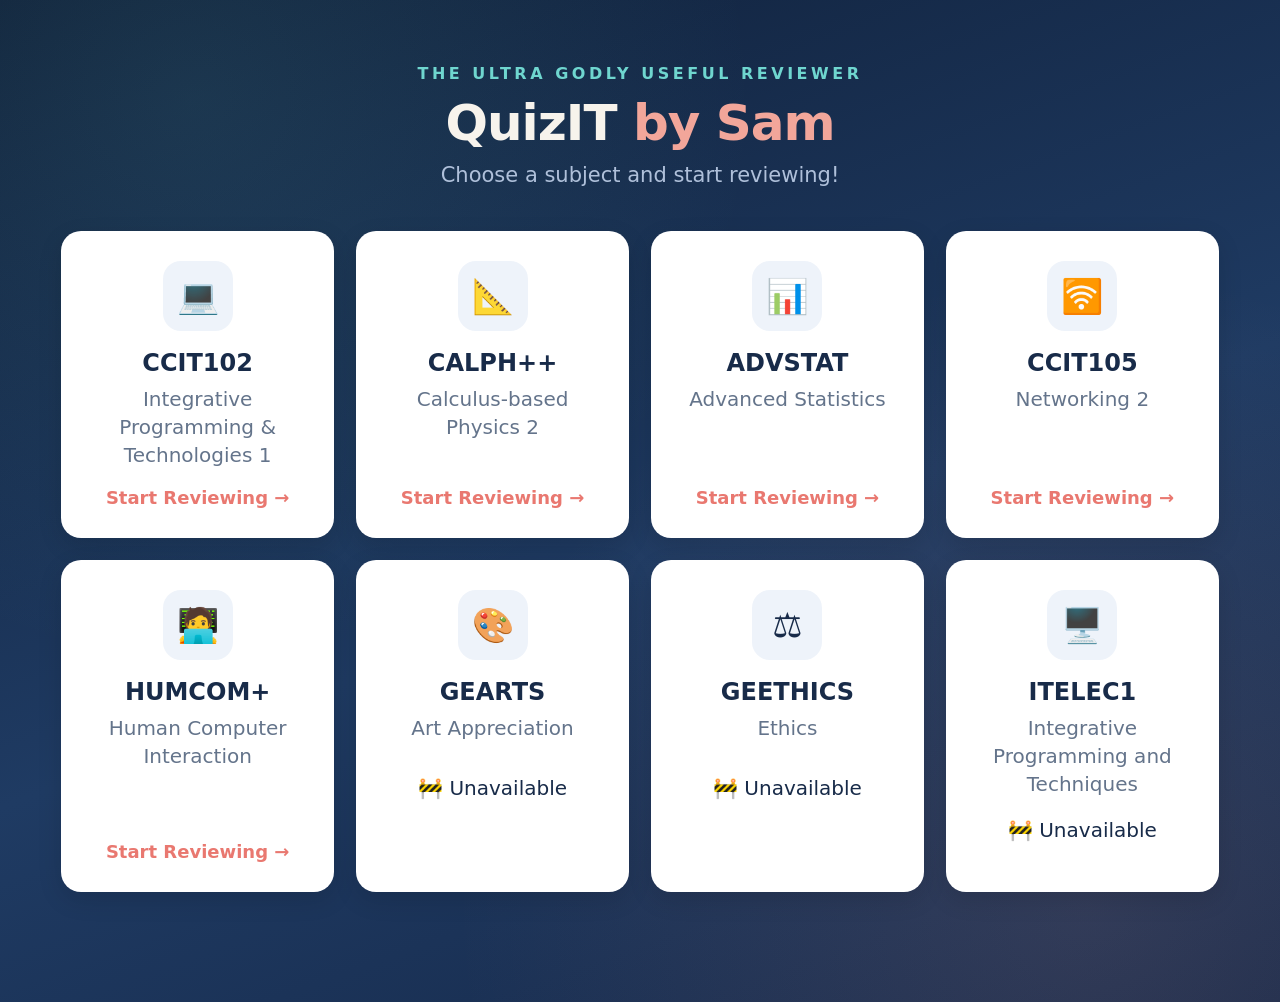
==== commit 3ccbe728: "CCIT105 and Humcom Midterm" ====
--- a/index.html
+++ b/index.html
@@ -52,19 +52,19 @@
             </a>
 
             <!-- CCIT105 -->
-            <a href="subjects/unavailable.html" class="subject-card">
+            <a href="subjects/ccit105.html" class="subject-card">
                 <div class="subject-icon">🛜</div>
                 <div class="subject-code">CCIT105</div>
                 <div class="subject-name">Networking 2</div>
-                <p>🚧 Unavailable</p>
+                <span class="start-review">Start Reviewing →</span>
             </a>
 
             <!-- HUMCOM+ -->
-            <a href="subjects/unavailable.html" class="subject-card">
+            <a href="subjects/humcom.html" class="subject-card">
                 <div class="subject-icon">🧑‍💻</div>
                 <div class="subject-code">HUMCOM+</div>
                 <div class="subject-name">Human Computer Interaction</div>
-                <p>🚧 Unavailable</p>
+                <span class="start-review">Start Reviewing →</span>
             </a>
 
             <!-- GEARTS -->
